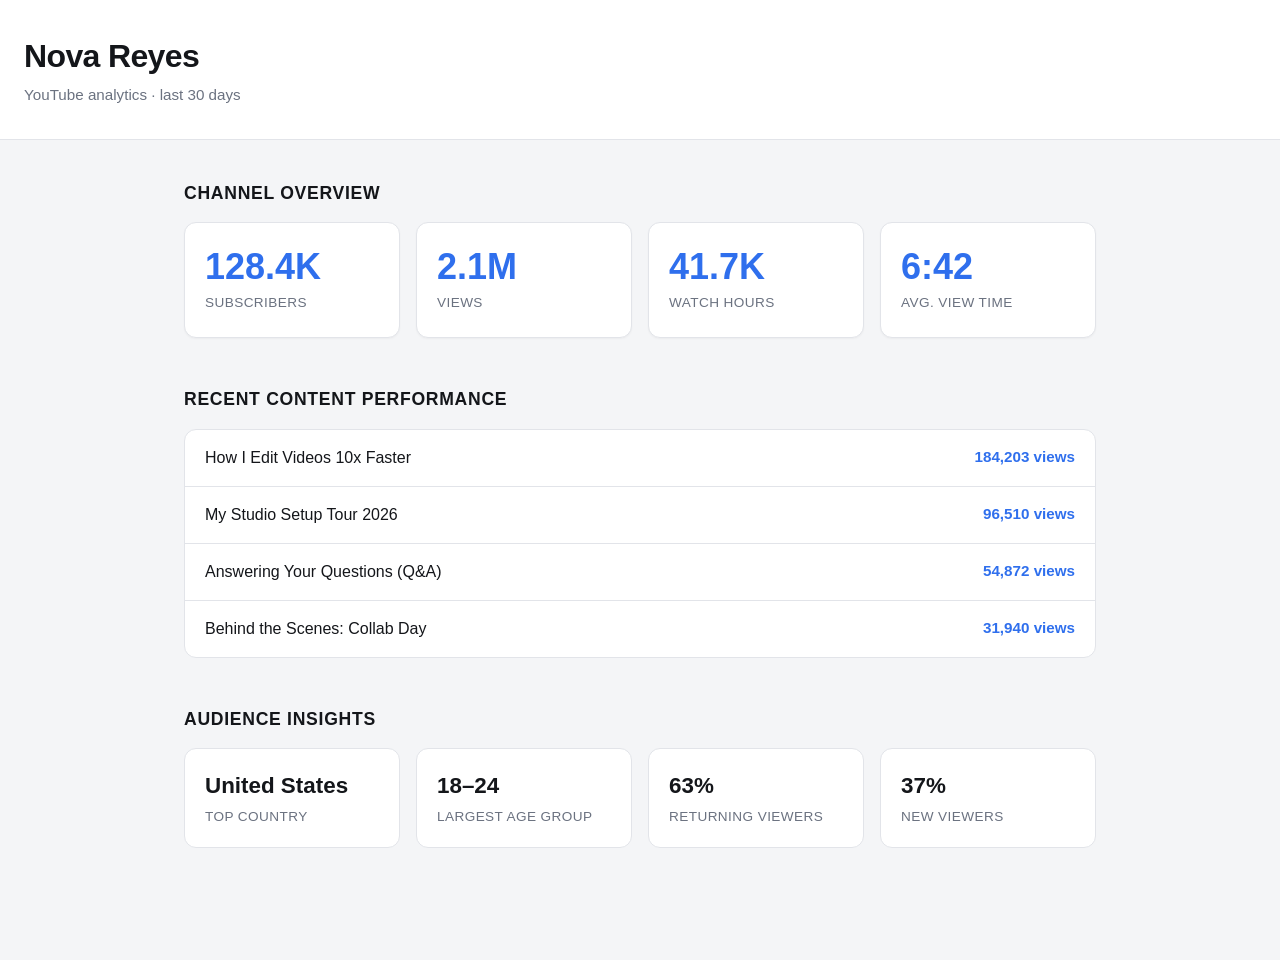
==== index.html @ 9f435e16 "Add creator analytics dashboard (Part 1)" ====
<!DOCTYPE html>
<html lang="en">
<head>
  <meta charset="UTF-8" />
  <meta name="viewport" content="width=device-width, initial-scale=1.0" />
  <title>Creator Analytics Dashboard</title>
  <link rel="stylesheet" href="style.css" />
</head>
<body>

  <header class="site-header">
    <h1>Nova Reyes</h1>
    <p class="subtitle">YouTube analytics · last 30 days</p>
  </header>

  <main>

    <section class="metrics">
      <h2>Channel overview</h2>
      <div class="card-grid">
        <div class="card">
          <p class="metric-number">128.4K</p>
          <p class="metric-label">Subscribers</p>
        </div>
        <div class="card">
          <p class="metric-number">2.1M</p>
          <p class="metric-label">Views</p>
        </div>
        <div class="card">
          <p class="metric-number">41.7K</p>
          <p class="metric-label">Watch hours</p>
        </div>
        <div class="card">
          <p class="metric-number">6:42</p>
          <p class="metric-label">Avg. view time</p>
        </div>
      </div>
    </section>

    <section class="recent-content">
      <h2>Recent content performance</h2>
      <ul class="content-list">
        <li class="content-item">
          <span class="content-title">How I Edit Videos 10x Faster</span>
          <span class="content-views">184,203 views</span>
        </li>
        <li class="content-item">
          <span class="content-title">My Studio Setup Tour 2026</span>
          <span class="content-views">96,510 views</span>
        </li>
        <li class="content-item">
          <span class="content-title">Answering Your Questions (Q&amp;A)</span>
          <span class="content-views">54,872 views</span>
        </li>
        <li class="content-item">
          <span class="content-title">Behind the Scenes: Collab Day</span>
          <span class="content-views">31,940 views</span>
        </li>
      </ul>
    </section>

    <section class="audience">
      <h2>Audience insights</h2>
      <div class="audience-grid">
        <div class="audience-fact">
          <p class="fact-value">United States</p>
          <p class="fact-label">Top country</p>
        </div>
        <div class="audience-fact">
          <p class="fact-value">18–24</p>
          <p class="fact-label">Largest age group</p>
        </div>
        <div class="audience-fact">
          <p class="fact-value">63%</p>
          <p class="fact-label">Returning viewers</p>
        </div>
        <div class="audience-fact">
          <p class="fact-value">37%</p>
          <p class="fact-label">New viewers</p>
        </div>
      </div>
    </section>

  </main>

</body>
</html>
---- style.css ----
/* ---------- Base ---------- */

:root {
  --bg: #f4f5f7;
  --surface: #ffffff;
  --border: #e2e4e9;
  --text-primary: #14161a;
  --text-muted: #6b7280;
  --accent: #2f6fed;
  --radius: 12px;
}

* {
  box-sizing: border-box;
}

body {
  margin: 0;
  padding: 0;
  background-color: var(--bg);
  color: var(--text-primary);
  font-family: "Segoe UI", Roboto, Helvetica, Arial, sans-serif;
  line-height: 1.5;
}

main {
  max-width: 960px;
  margin: 0 auto;
  padding: 0 24px 64px;
}

/* ---------- Header ---------- */

.site-header {
  background-color: var(--surface);
  border-bottom: 1px solid var(--border);
  padding: 32px 24px;
  margin-bottom: 40px;
}

.site-header h1 {
  margin: 0 0 4px;
  font-size: 2rem;
  font-weight: 700;
  letter-spacing: -0.02em;
}

.subtitle {
  margin: 0;
  color: var(--text-muted);
  font-size: 0.95rem;
}

/* ---------- Section headings ---------- */

section {
  margin-bottom: 48px;
}

section h2 {
  font-size: 1.1rem;
  font-weight: 600;
  color: var(--text-primary);
  margin-bottom: 16px;
  text-transform: uppercase;
  letter-spacing: 0.04em;
}

/* ---------- Metric cards ---------- */

.card-grid {
  display: grid;
  grid-template-columns: repeat(auto-fit, minmax(180px, 1fr));
  gap: 16px;
}

.card {
  background-color: var(--surface);
  border: 1px solid var(--border);
  border-radius: var(--radius);
  padding: 24px 20px;
  text-align: left;
  box-shadow: 0 1px 2px rgba(0, 0, 0, 0.04);
}

.metric-number {
  margin: 0 0 6px;
  font-size: 2.25rem;
  font-weight: 700;
  color: var(--accent);
  line-height: 1.1;
}

.metric-label {
  margin: 0;
  font-size: 0.85rem;
  font-weight: 500;
  color: var(--text-muted);
  text-transform: uppercase;
  letter-spacing: 0.03em;
}

/* ---------- Recent content list ---------- */

.content-list {
  list-style: none;
  margin: 0;
  padding: 0;
  background-color: var(--surface);
  border: 1px solid var(--border);
  border-radius: var(--radius);
  overflow: hidden;
}

.content-item {
  display: flex;
  justify-content: space-between;
  align-items: center;
  padding: 16px 20px;
  border-bottom: 1px solid var(--border);
}

.content-item:last-child {
  border-bottom: none;
}

.content-title {
  font-weight: 500;
  color: var(--text-primary);
}

.content-views {
  font-weight: 600;
  color: var(--accent);
  font-size: 0.95rem;
}

/* ---------- Audience insights ---------- */

.audience-grid {
  display: grid;
  grid-template-columns: repeat(auto-fit, minmax(160px, 1fr));
  gap: 16px;
}

.audience-fact {
  background-color: var(--surface);
  border: 1px solid var(--border);
  border-radius: var(--radius);
  padding: 20px;
}

.fact-value {
  margin: 0 0 4px;
  font-size: 1.4rem;
  font-weight: 700;
  color: var(--text-primary);
}

.fact-label {
  margin: 0;
  font-size: 0.85rem;
  color: var(--text-muted);
  text-transform: uppercase;
  letter-spacing: 0.03em;
}
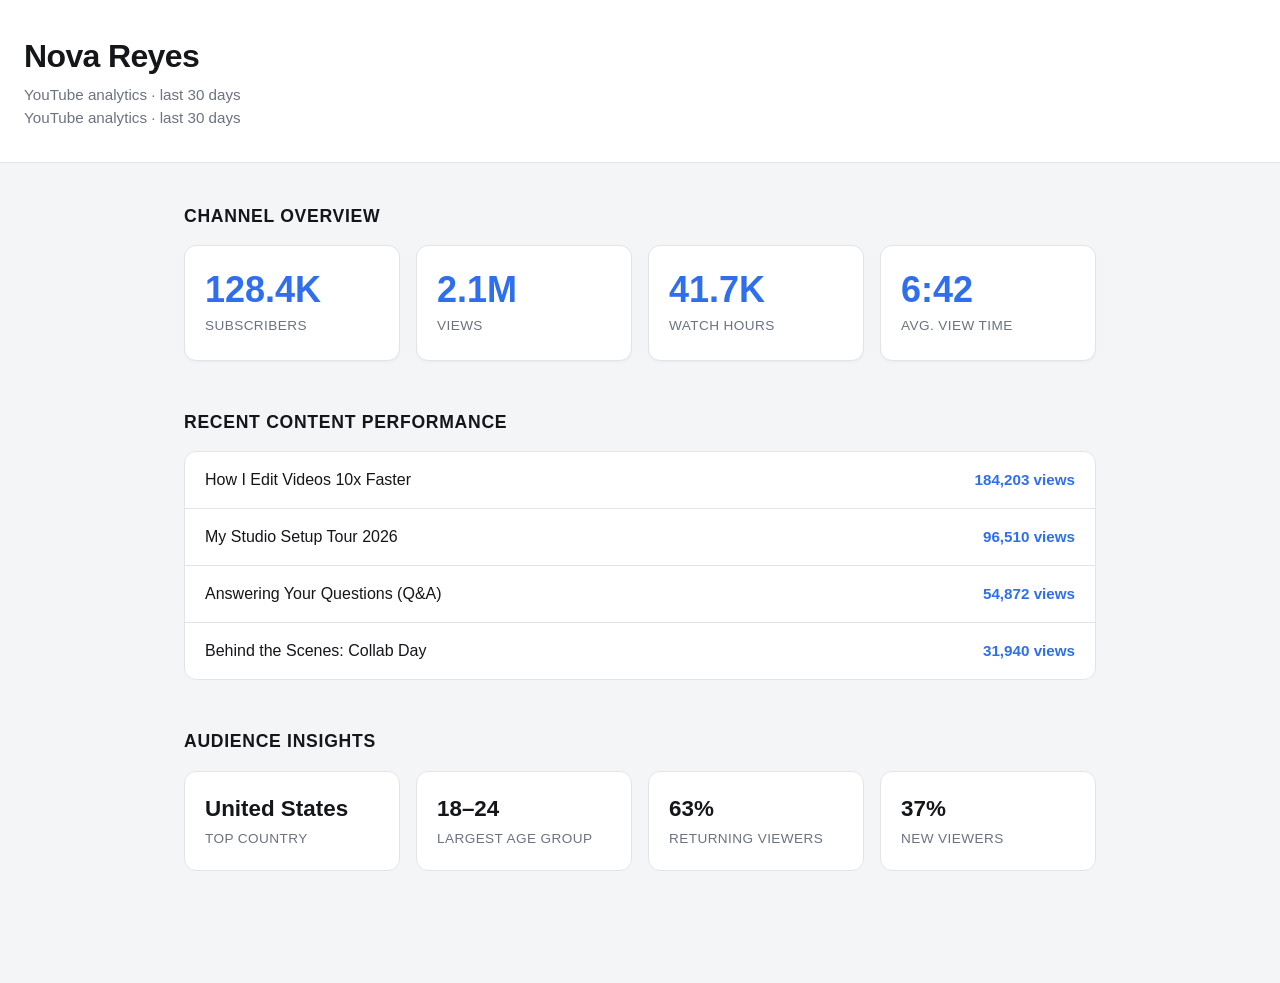
==== commit 261f0a7f: "Finalize dashboard for Part 1 submission" ====
--- a/index.html
+++ b/index.html
@@ -10,6 +10,7 @@
 
   <header class="site-header">
     <h1>Nova Reyes</h1>
+    <p class="subtitle">YouTube analytics · last 30 days</p>
     <p class="subtitle">YouTube analytics · last 30 days</p>
   </header>
 
